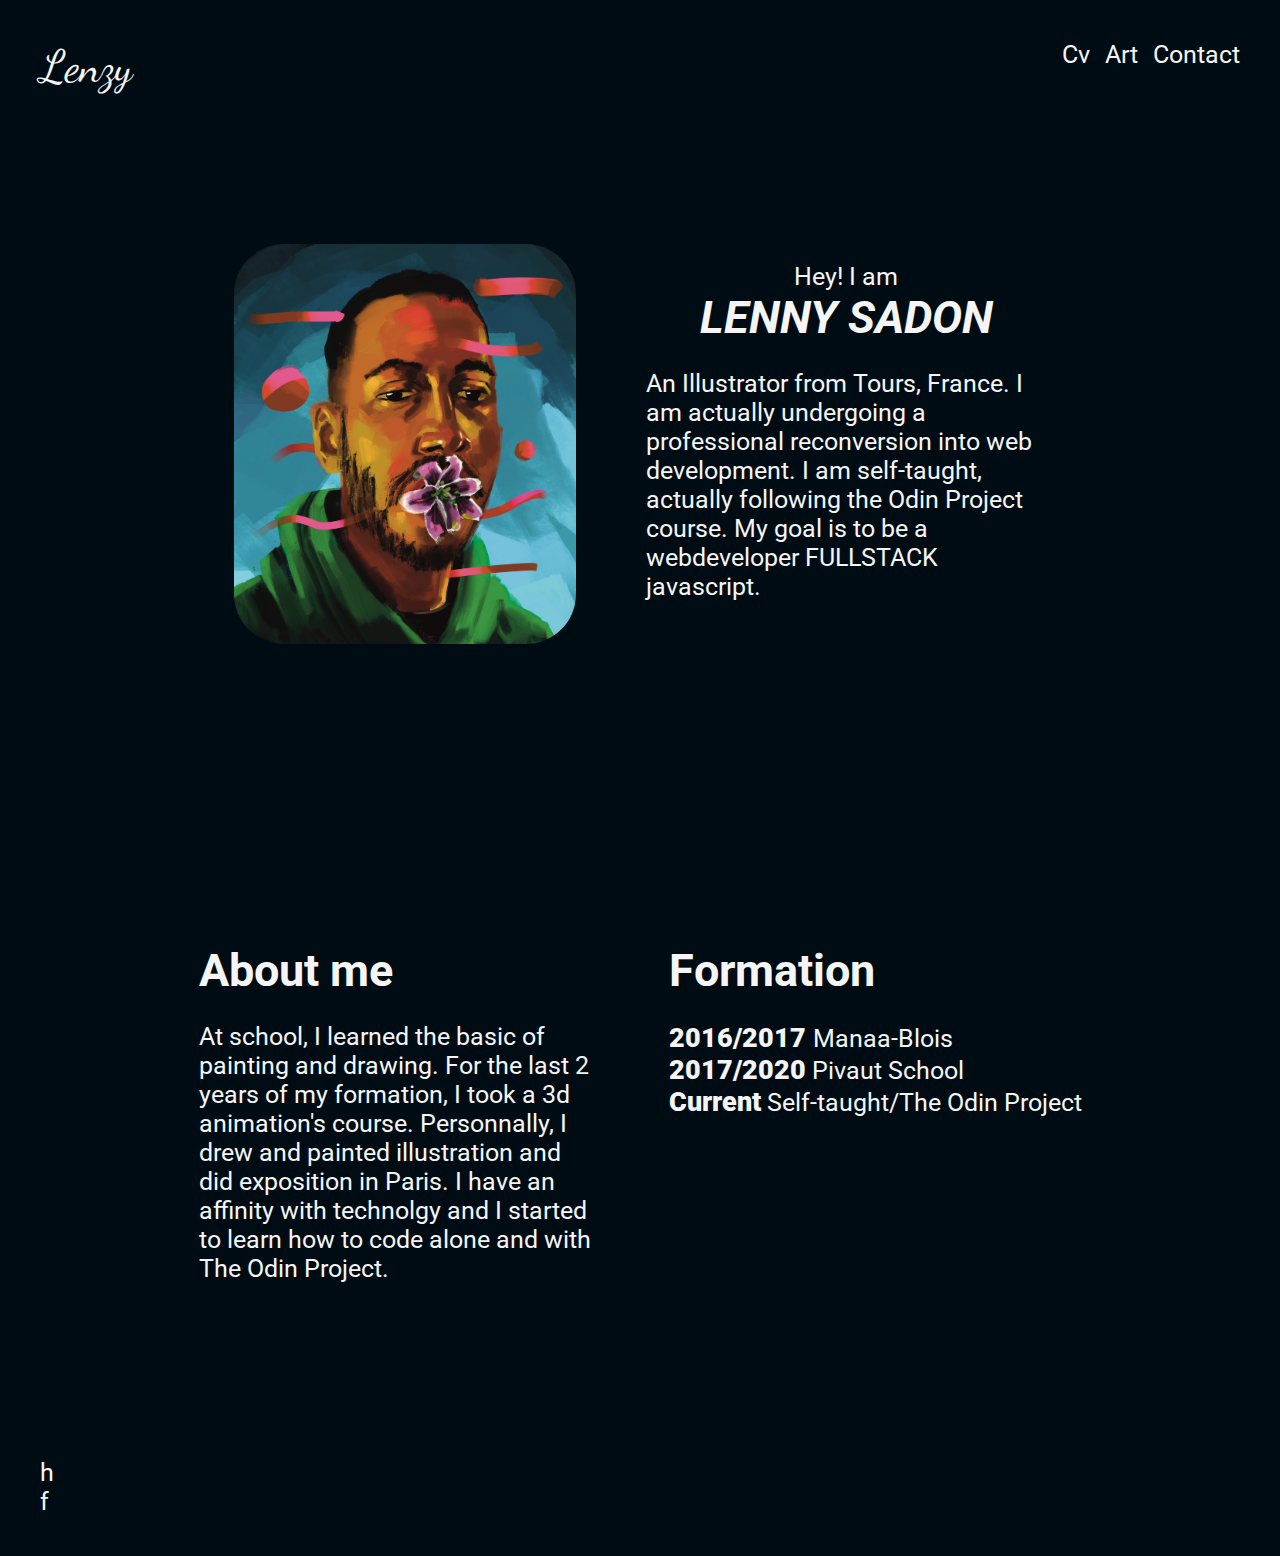
==== index.html @ b9be1f34 "Initial commit" ====
<!DOCTYPE html>
<html lang="fr">
<head>
    <meta charset="UTF-8">
    <meta name="viewport" content="width=device-width, initial-scale=1.0">
    <title>Lenzy</title>
    <link href="style.css" rel="stylesheet">
    <link rel="preconnect" href="https://fonts.googleapis.com">
<link rel="preconnect" href="https://fonts.gstatic.com" crossorigin>
<link href="https://fonts.googleapis.com/css2?family=Roboto+Condensed:ital,wght@0,100..900;1,100..900&family=Roboto:ital,wght@0,100;0,300;0,400;0,500;0,700;0,900;1,100;1,300;1,400;1,500;1,700;1,900&display=swap" rel="stylesheet">
<link href="https://fonts.googleapis.com/css2?family=Dancing+Script:wght@400..700&family=Roboto+Condensed:ital,wght@0,100..900;1,100..900&family=Roboto:ital,wght@0,100;0,300;0,400;0,500;0,700;0,900;1,100;1,300;1,400;1,500;1,700;1,900&display=swap" rel="stylesheet">
</head>
<body class="body">
    <div class="header">
      <div class="back"> <div class="nav">
            <span class="lenzy">Lenzy</span>
            <div class="homelink">
                <a href="pages/cv.html">Cv</a>
                 <a href="pages/art.html">Art</a> 
                <a href="pages/contact.html">Contact</a> 
             </div> </div> 
        </div>
         <div class="hero">
            <img class=imghome src="assets/images/Autoportrait.jpeg" alt="photoprofil">
            <div class="heromain"> 
                <span>Hey! I am </span>
                <span class="prenom">
                    LENNY SADON
                </span> 
               <p>An Illustrator from Tours, France. I am actually undergoing a professional reconversion into web development. I am self-taught, actually following the Odin Project course. My goal is to be a webdeveloper FULLSTACK javascript.</p>
            </div>
             
         </div>
     </div>
    <div class="content">
        <div class="formation">
            <span>About me</span>
            <p>At school, I learned the basic of painting and drawing. For the last 2 years of my formation, I took a 3d animation's course. Personnally, I drew and painted illustration and did exposition in Paris. I have an affinity with technolgy and I started to learn how to code alone and with The Odin Project.</p>
        </div>
        <div class="formationlist">
            <span>Formation</span>
            <ul>
                <li><strong>2016/2017 </strong> Manaa-Blois</li>
                <li><strong>2017/2020</strong>  Pivaut School</li>
                <li><strong>Current</strong>    Self-taught/The Odin Project</li>
            </ul>
        </div>
    </div>
    <div class="art">
        h
    </div>
    <div class="contact">  
        f
    </div>
</body>
</html>
---- style.css ----
.body{
    background-color:#000c14;
    color: whitesmoke;
    padding: 40px;
    margin: 0;
    font-family: "Roboto", sans-serif;
    font-weight: 400;
    font-style: normal;
    font-size: 25px;
    background-image:url("../myWebsite/assets/images/background.png")
}
a{
    color: whitesmoke;
   text-decoration: none;
}
.header{
    display: flex;
    flex-direction: column;
}
.header{
    display: flex;
    flex-direction: column;
    
}
.homelink{
    display: flex;
    gap: 15px;
}

.nav {
    display: flex;
    justify-content: space-between;
    font-size: 25px;
    
}
.lenzy{
    font-family: "Dancing Script", cursive;
  font-optical-sizing: auto;
  font-weight: 400;
  font-style: normal;
  font-size: 45px;
}
.hero {
    display: flex;
    justify-content: center;
    font-size: 25px;
    padding: 150px;
    gap: 70px;
}
.heromain{
    display: flex;
    flex-direction: column;
    justify-content: center;
    font-size: 25px;
    align-items: center;
}
.heromain p{
    max-width: 400px;
    max-width: 400px;
}
.imghome {
    border-radius: 50px;
    width:400px;
    height: 400px;
    display: flex;
    justify-content: center;
    align-items: center;
    flex: 0;
}
.prenom{
    font-size: 45px;
    font-weight: 700;
    font-style: oblique 50deg;
}


.formationlist ul{
    list-style-type: none;
    margin: 25px 0px;
    padding: 0px;
}
.content{
    display: flex;
    justify-content: center;
    gap: 70px;
    padding: 150px;
}

.formation{
    display: flex;
    flex-direction: column;
   

}
.formation p{
    max-width: 400px;
}
.content span{
    font-size: 45px;
    font-weight: 700;
}
.content strong{
    font-weight: 900;
    font-size: 27px;
}
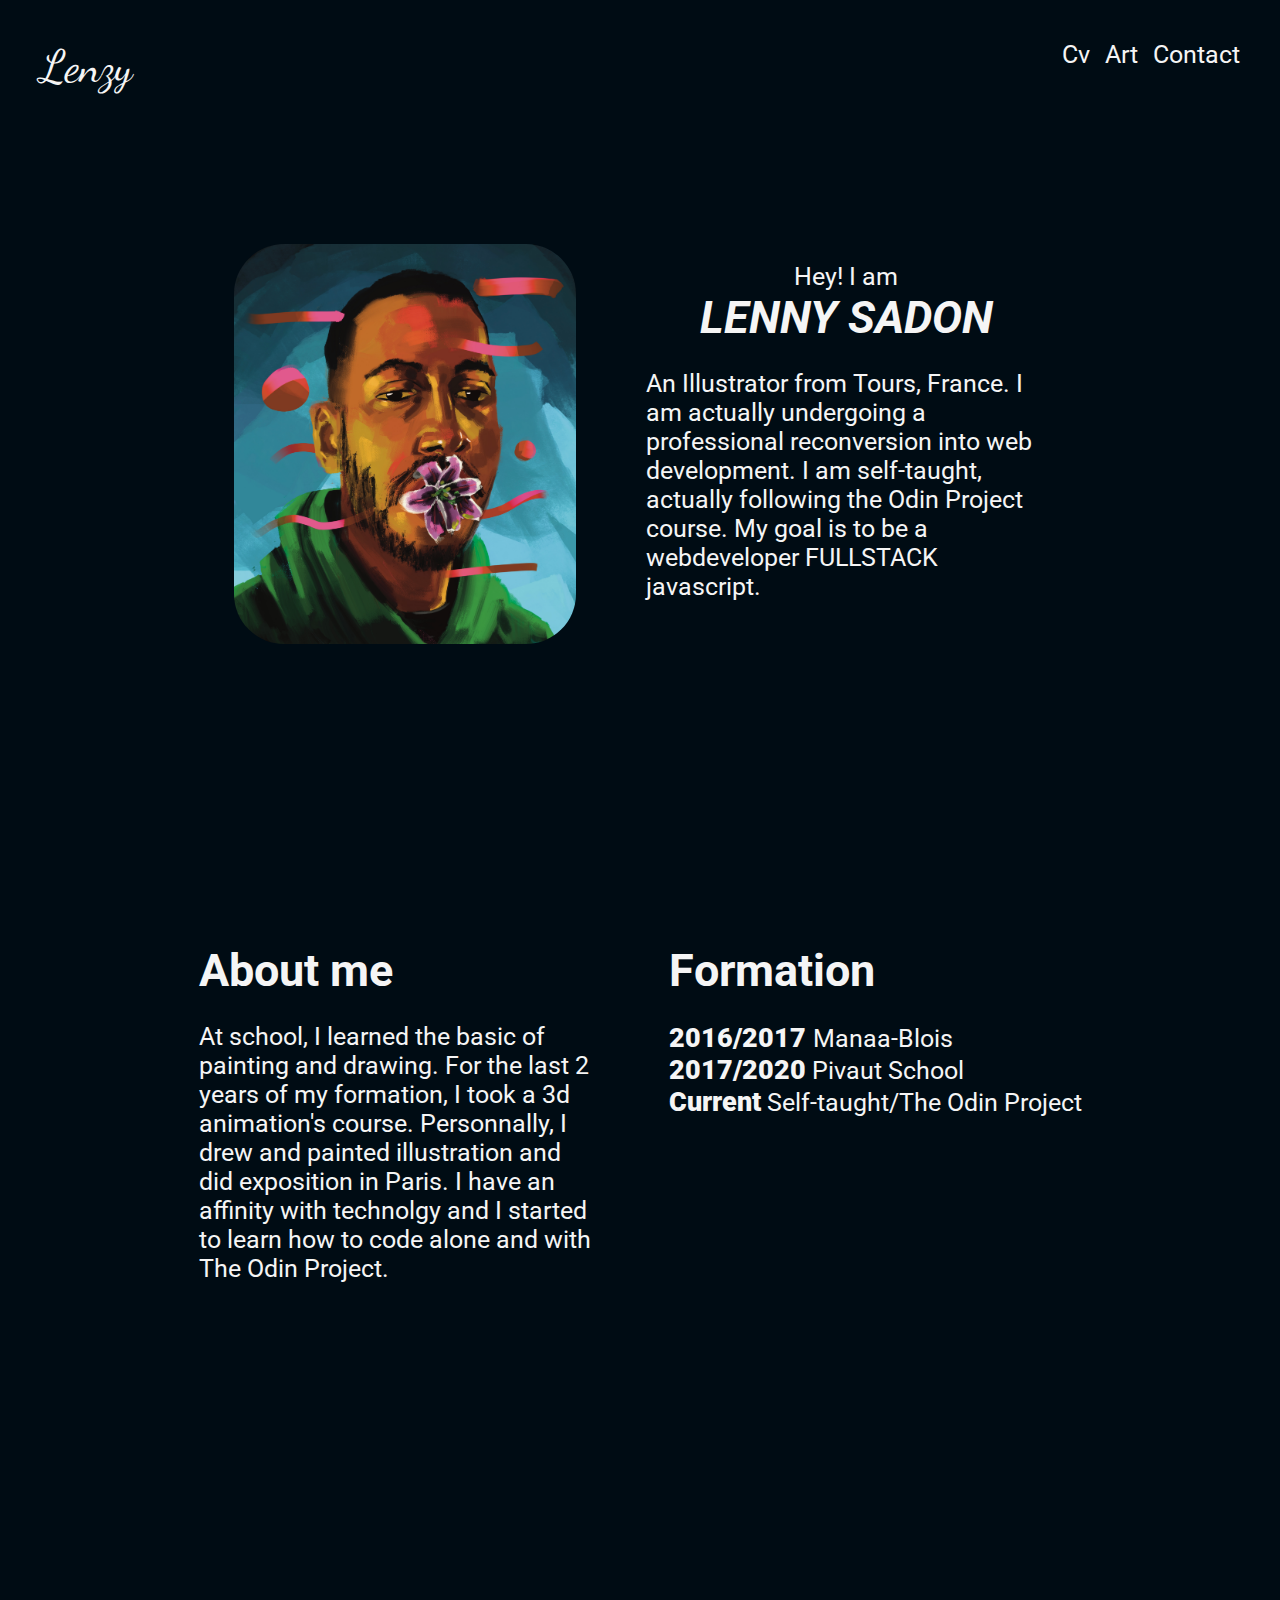
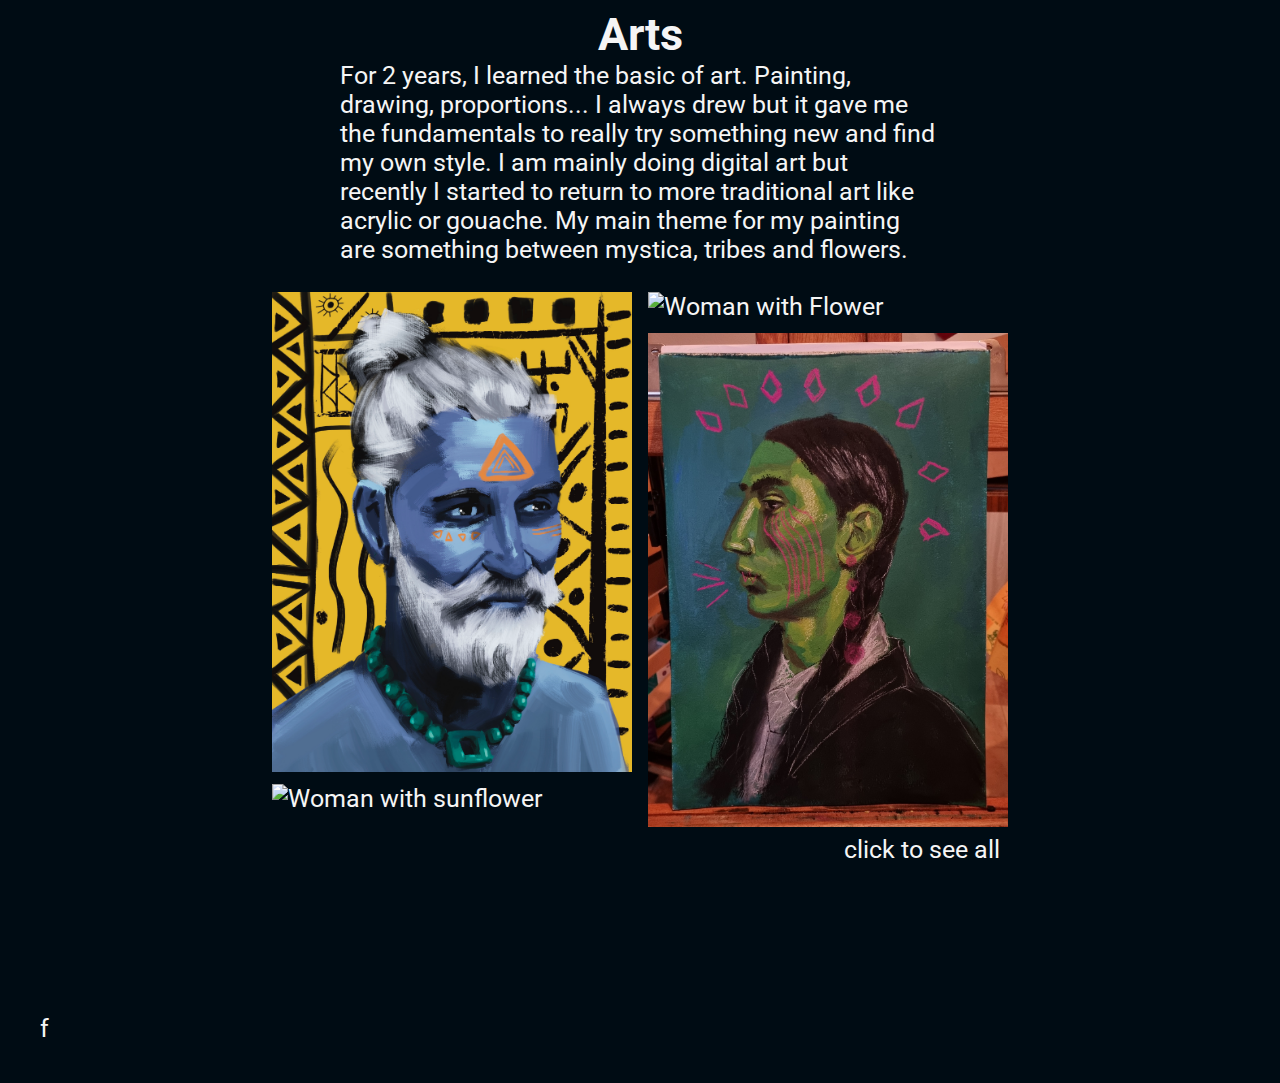
==== commit 8b9986d8: "flex of art presentation /link view all" ====
--- a/index.html
+++ b/index.html
@@ -37,7 +37,7 @@
             <span>About me</span>
             <p>At school, I learned the basic of painting and drawing. For the last 2 years of my formation, I took a 3d animation's course. Personnally, I drew and painted illustration and did exposition in Paris. I have an affinity with technolgy and I started to learn how to code alone and with The Odin Project.</p>
         </div>
-        <div class="formationlist">
+        <div class="formation">
             <span>Formation</span>
             <ul>
                 <li><strong>2016/2017 </strong> Manaa-Blois</li>
@@ -47,7 +47,25 @@
         </div>
     </div>
     <div class="art">
-        h
+        <div class="artpresentation">
+            <p>
+                <span>Arts</span>
+                For 2 years, I learned the basic of art. Painting, drawing, proportions... I always drew but it gave me the fundamentals to really try something new and find my own style. I am mainly doing digital art but recently I started to return to more traditional art like acrylic or gouache. My main theme for my painting are something between mystica, tribes and flowers.
+            </p>
+        </div>
+       <div class="gallery">
+           <div class="column">
+               <img src="assets/images/oldman.jpeg" alt="Blue Oldman">
+               <img src="assets/images/tournesol.jpg" alt="Woman with sunflower">
+           </div>
+           <div class="column">
+               <img src="assets/images/gilda.jpg" alt="Woman with Flower">
+               <img src="assets/images/indian.jpg" alt="Man with long air">
+           </div>
+       </div>
+        <div class="view">
+            <a href="pages/art.html">click to see all</a>
+        </div>
     </div>
     <div class="contact">  
         f
--- a/style.css
+++ b/style.css
@@ -56,7 +56,6 @@
 }
 .heromain p{
     max-width: 400px;
-    max-width: 400px;
 }
 .imghome {
     border-radius: 50px;
@@ -74,10 +73,10 @@
 }
 
 
-.formationlist ul{
+.formation ul{
     list-style-type: none;
-    margin: 25px 0px;
-    padding: 0px;
+    margin: 25px 0;
+    padding: 0;
 }
 .content{
     display: flex;
@@ -85,13 +84,20 @@
     gap: 70px;
     padding: 150px;
 }
+/*background for text*/
+
+/*.formationlist,
+.artpresentation{
+    border: whitesmoke solid 2px;
+    border-radius: 60px;
+    background-color: #003041;
+    padding: 32px;
+}*/
 
 .formation{
     display: flex;
     flex-direction: column;
-   
-
-}
+    }
 .formation p{
     max-width: 400px;
 }
@@ -103,4 +109,61 @@
     font-weight: 900;
     font-size: 27px;
 }
+.art {
+    display: flex;
+    flex-direction: column;
+    align-items: center;
+    padding: 150px 0;
+}
+.artpresentation{
+    display: flex;
+    justify-content: center;
+    max-width: 50%;
+    margin-bottom: 20px;
+}
+.artpresentation p{
+    display: flex;
+    flex-direction: column;
+    justify-content: center;
+    align-items: center;
+    margin: 0;
+}
+.artpresentation span{
+    font-size: 45px;
+    font-weight: 700;
+}
+.gallery{
+    display: flex;
+    flex-wrap: wrap;
+    justify-content: center;
+}
+.column{
+    max-width: 30%;
+    display: flex;
+    gap: 12px;
+    flex-direction: column;
+    padding: 8px;
 
+}
+.column img{
+    width: 100%;
+}
+
+@media screen and (max-width: 600px) {
+    .column {
+        flex: 100%;
+        max-width: 100%;
+    }
+    .formation{
+        flex-wrap: wrap;
+        flex: 0;
+    }
+}
+.view{
+    display: flex;
+    justify-content: end;
+    width: 60%;
+}
+.view a{
+    text-decoration: none;
+}
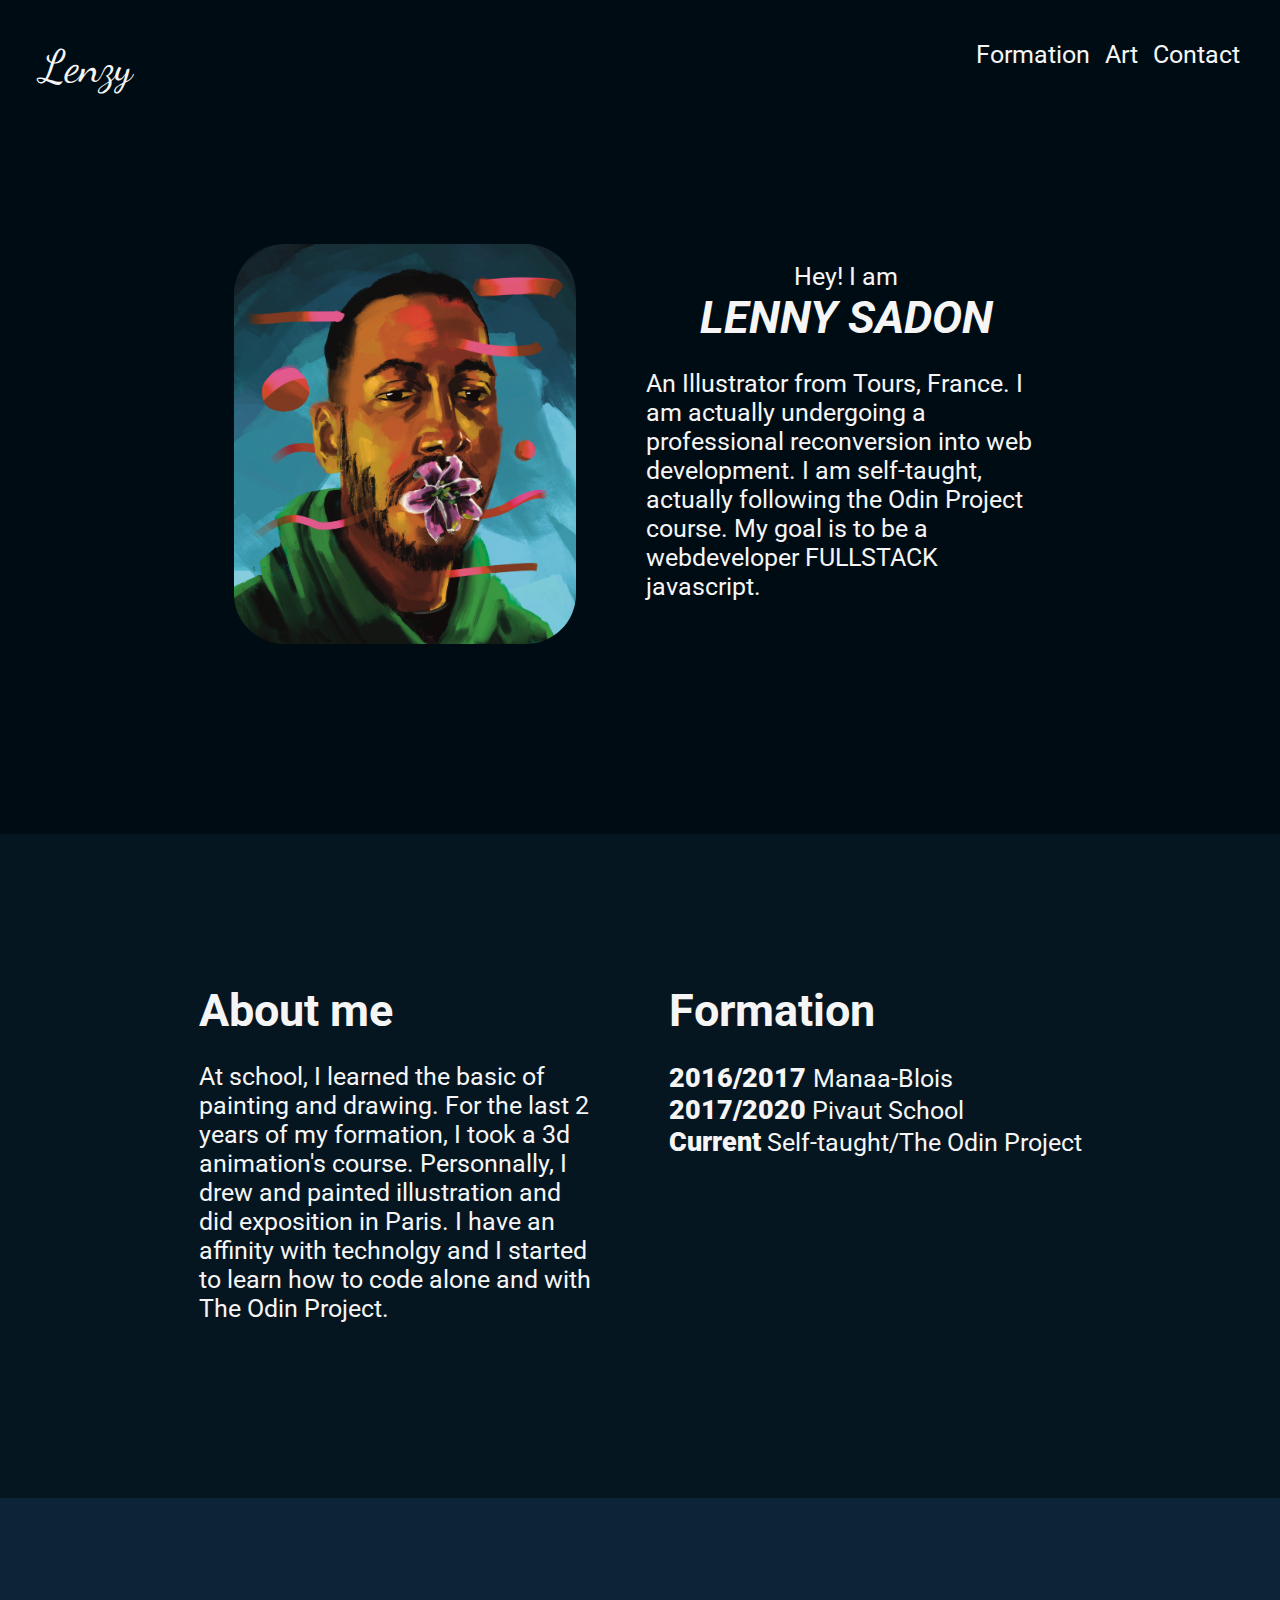
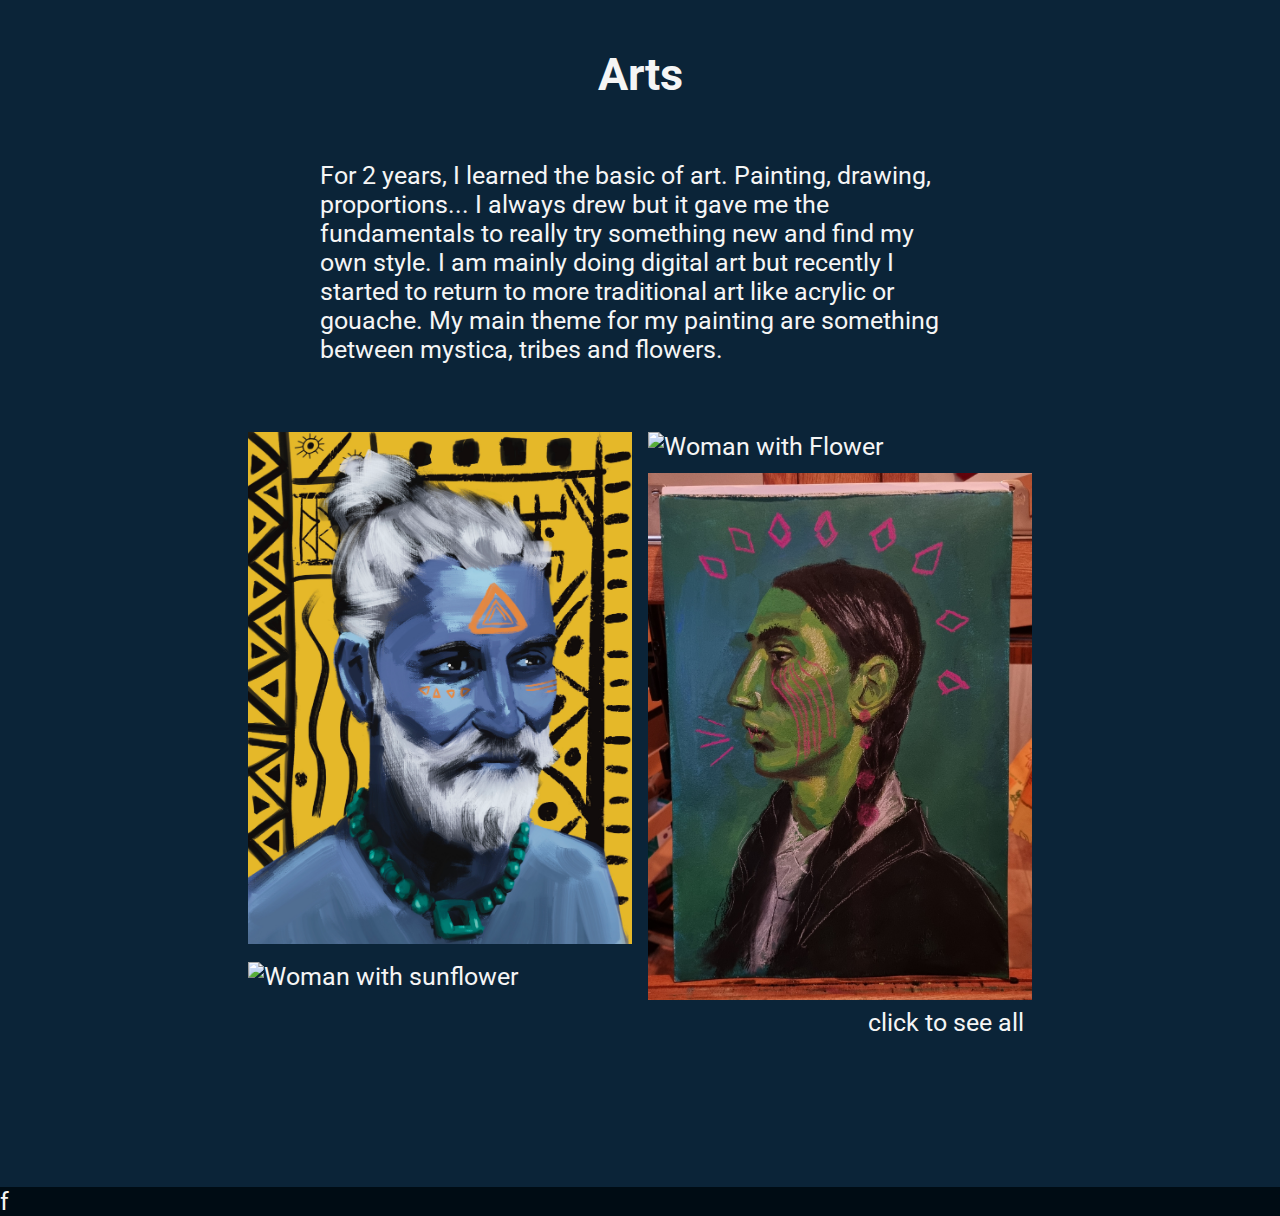
==== commit 678aa12b: "Change background and link" ====
--- a/index.html
+++ b/index.html
@@ -15,9 +15,9 @@
       <div class="back"> <div class="nav">
             <span class="lenzy">Lenzy</span>
             <div class="homelink">
-                <a href="pages/cv.html">Cv</a>
+                <a href="#content">Formation</a>
                  <a href="pages/art.html">Art</a> 
-                <a href="pages/contact.html">Contact</a> 
+                <a href="#contact">Contact</a>
              </div> </div> 
         </div>
          <div class="hero">
@@ -32,7 +32,7 @@
              
          </div>
      </div>
-    <div class="content">
+    <div id="content">
         <div class="formation">
             <span>About me</span>
             <p>At school, I learned the basic of painting and drawing. For the last 2 years of my formation, I took a 3d animation's course. Personnally, I drew and painted illustration and did exposition in Paris. I have an affinity with technolgy and I started to learn how to code alone and with The Odin Project.</p>
@@ -55,7 +55,9 @@
         </div>
        <div class="gallery">
            <div class="column">
+               <a target="_blank" href="assets/images/oldman.jpeg">
                <img src="assets/images/oldman.jpeg" alt="Blue Oldman">
+               </a>
                <img src="assets/images/tournesol.jpg" alt="Woman with sunflower">
            </div>
            <div class="column">
@@ -67,7 +69,7 @@
             <a href="pages/art.html">click to see all</a>
         </div>
     </div>
-    <div class="contact">  
+    <div id="contact">
         f
     </div>
 </body>
--- a/style.css
+++ b/style.css
@@ -1,13 +1,14 @@
 .body{
     background-color:#000c14;
     color: whitesmoke;
-    padding: 40px;
     margin: 0;
     font-family: "Roboto", sans-serif;
     font-weight: 400;
     font-style: normal;
     font-size: 25px;
-    background-image:url("../myWebsite/assets/images/background.png")
+    background-image:url("../myWebsite/assets/images/background.png");
+    background-size:cover;
+    scroll-behavior: smooth;
 }
 a{
     color: whitesmoke;
@@ -16,12 +17,9 @@
 .header{
     display: flex;
     flex-direction: column;
+    padding: 40px;
 }
-.header{
-    display: flex;
-    flex-direction: column;
-    
-}
+
 .homelink{
     display: flex;
     gap: 15px;
@@ -78,11 +76,13 @@
     margin: 25px 0;
     padding: 0;
 }
-.content{
+#content{
     display: flex;
     justify-content: center;
     gap: 70px;
     padding: 150px;
+
+    background-color:#061621;
 }
 /*background for text*/
 
@@ -97,15 +97,16 @@
 .formation{
     display: flex;
     flex-direction: column;
+
     }
 .formation p{
     max-width: 400px;
 }
-.content span{
+#content span{
     font-size: 45px;
     font-weight: 700;
 }
-.content strong{
+#content strong{
     font-weight: 900;
     font-size: 27px;
 }
@@ -114,12 +115,14 @@
     flex-direction: column;
     align-items: center;
     padding: 150px 0;
+    background-image:url("../myWebsite/assets/images/background.png");
+    background-color: #0b2438;
 }
 .artpresentation{
     display: flex;
     justify-content: center;
     max-width: 50%;
-    margin-bottom: 20px;
+    margin-bottom: 60px;
 }
 .artpresentation p{
     display: flex;
@@ -127,6 +130,7 @@
     justify-content: center;
     align-items: center;
     margin: 0;
+    gap: 60px;
 }
 .artpresentation span{
     font-size: 45px;
@@ -167,3 +171,6 @@
 .view a{
     text-decoration: none;
 }
+#contact{
+    background-color: #000c14;
+}
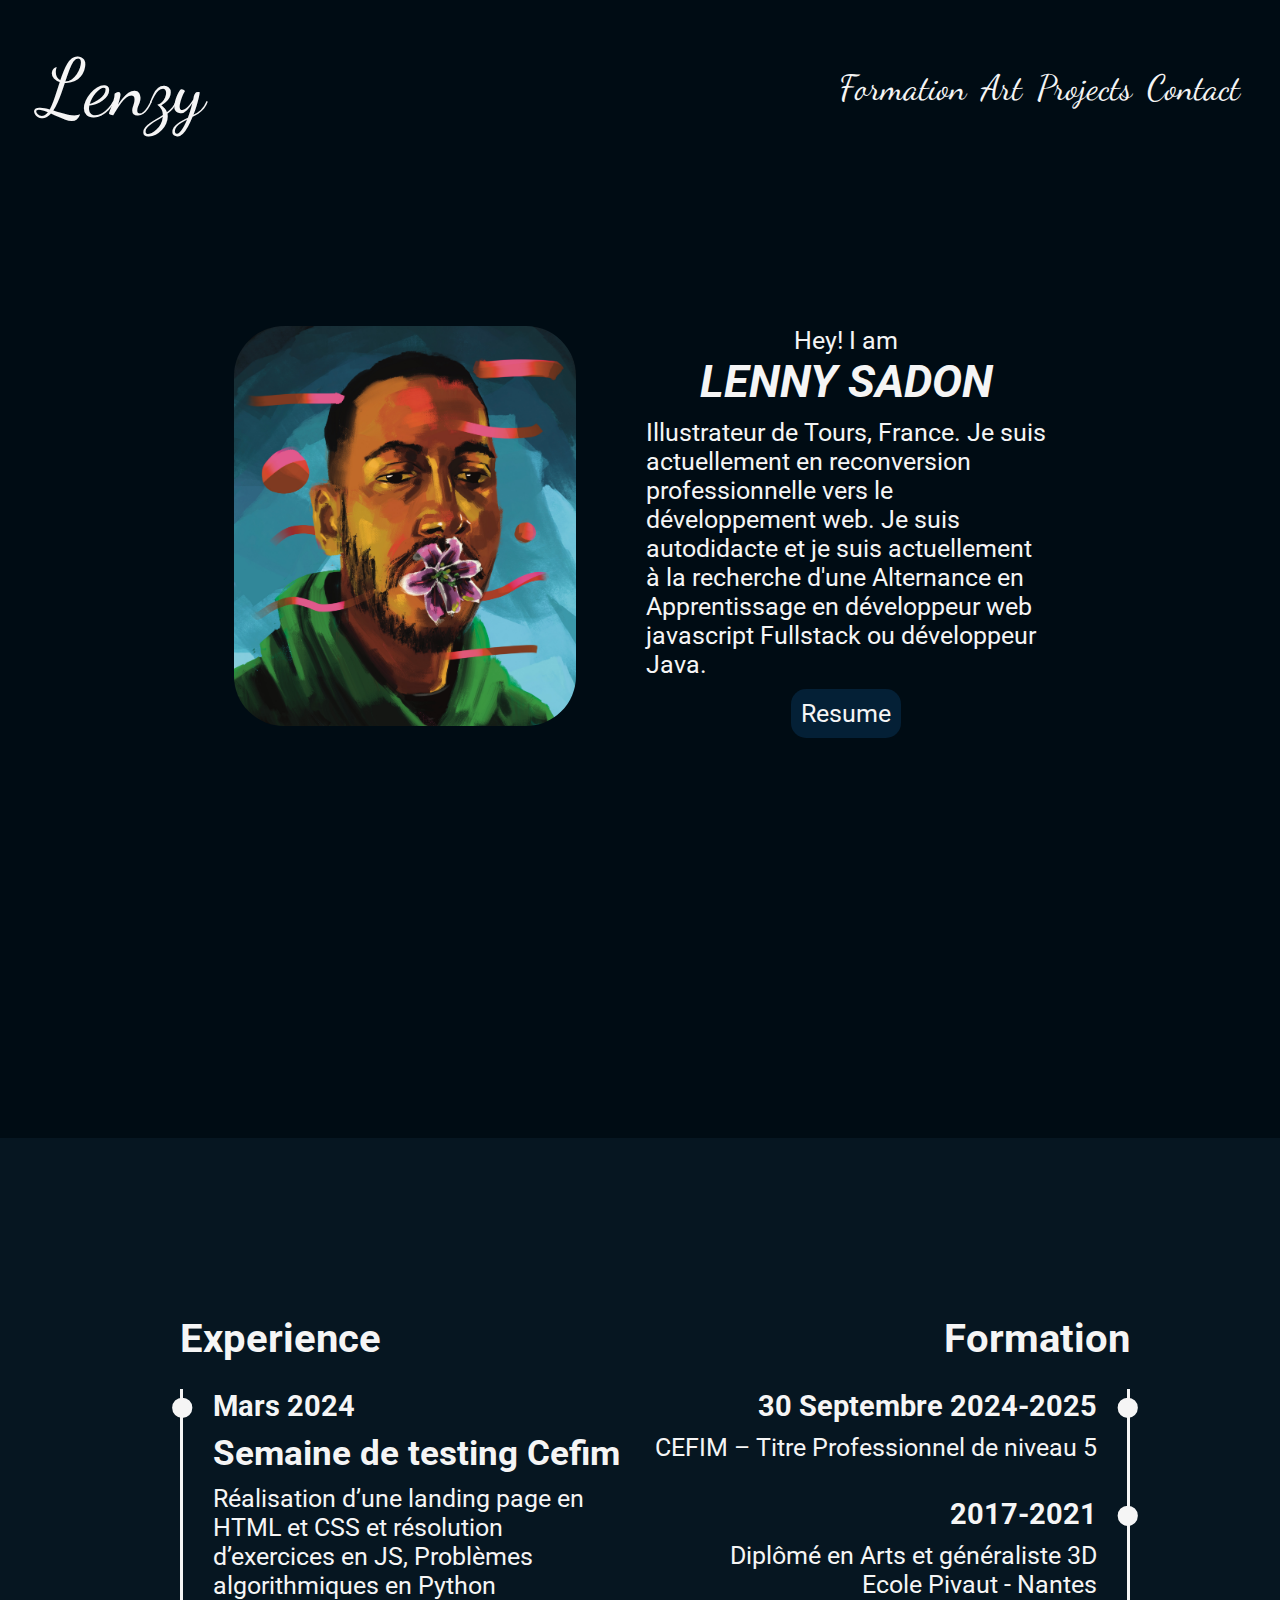
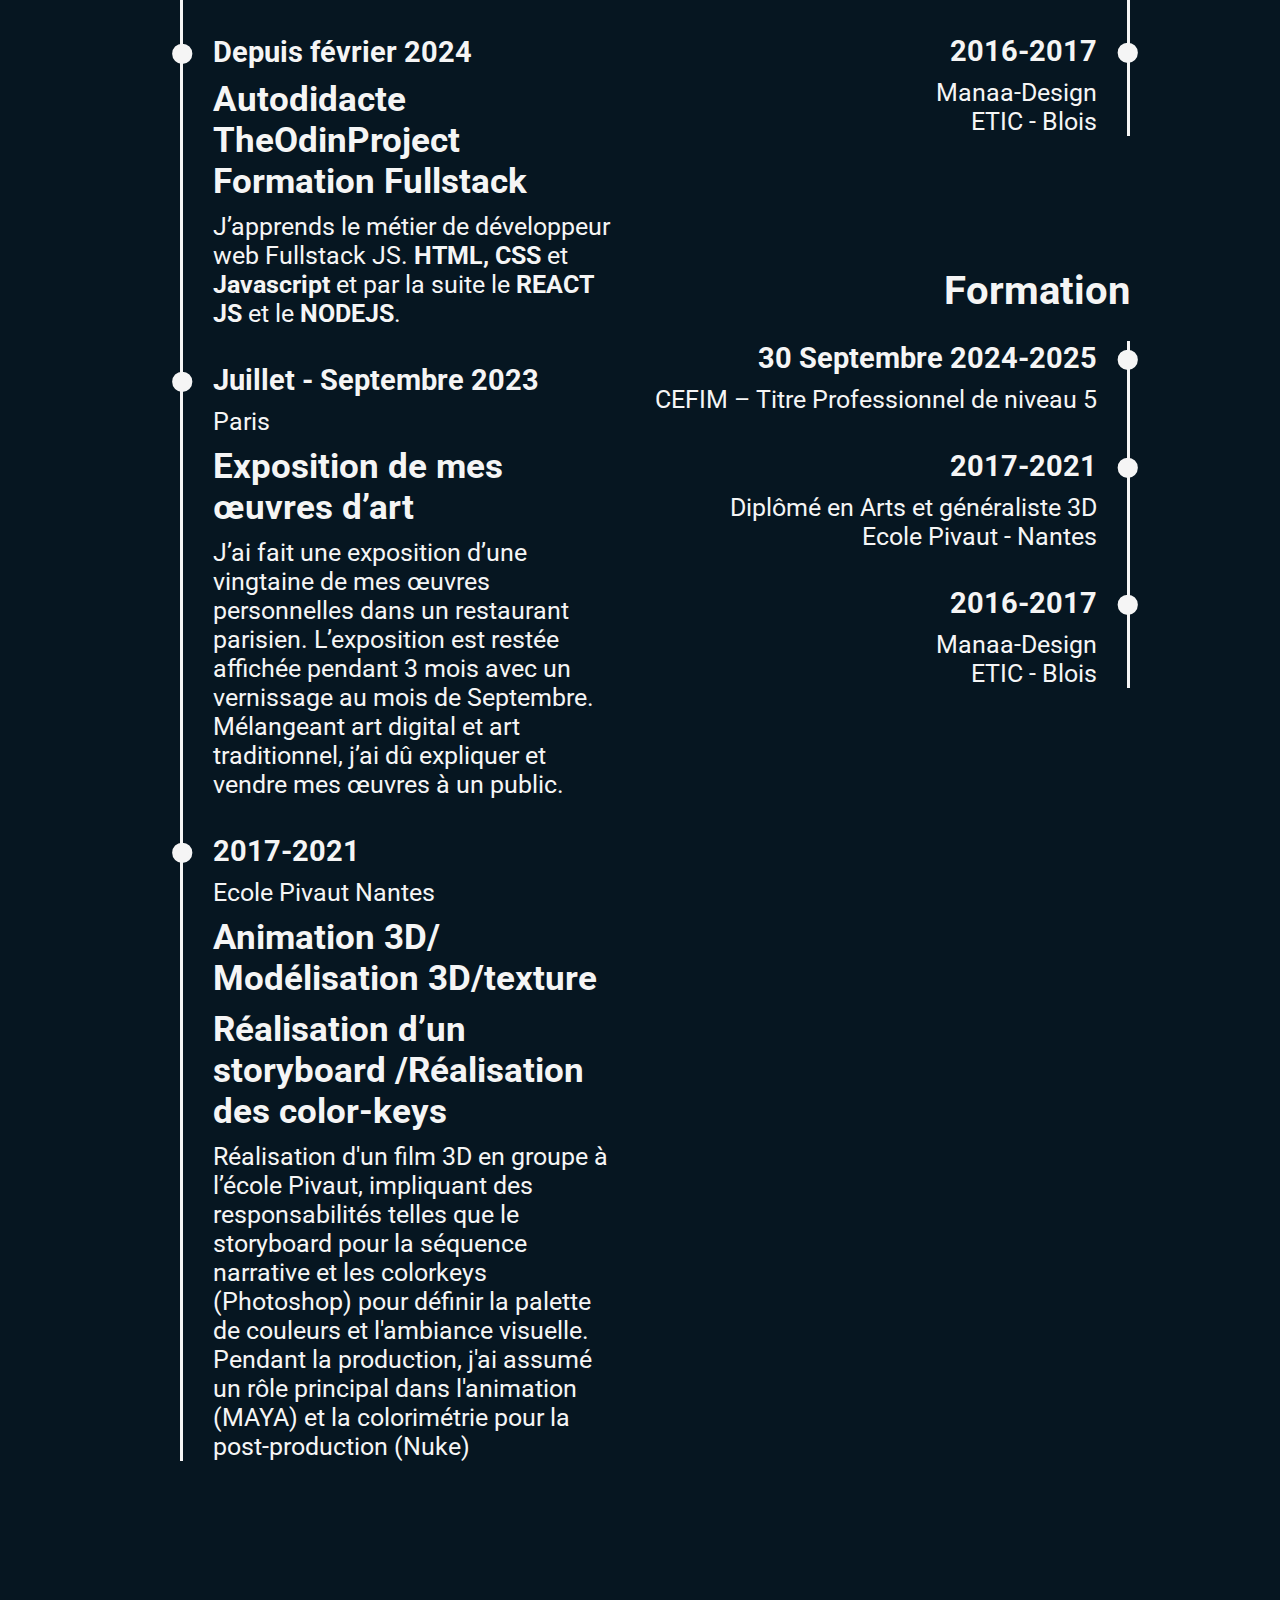
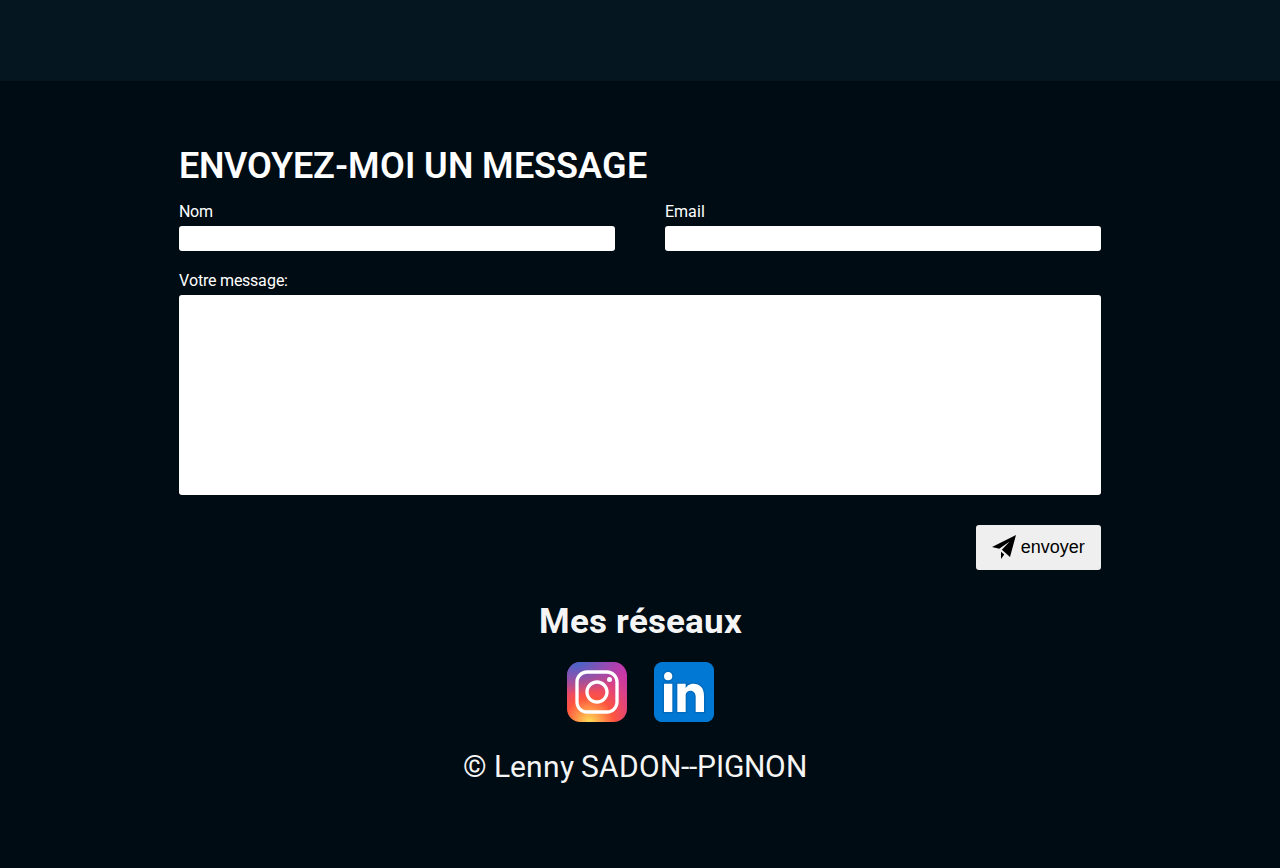
==== commit 8b17a670: "." ====
--- a/index.html
+++ b/index.html
@@ -6,71 +6,147 @@
     <title>Lenzy</title>
     <link href="style.css" rel="stylesheet">
     <link rel="preconnect" href="https://fonts.googleapis.com">
-<link rel="preconnect" href="https://fonts.gstatic.com" crossorigin>
-<link href="https://fonts.googleapis.com/css2?family=Roboto+Condensed:ital,wght@0,100..900;1,100..900&family=Roboto:ital,wght@0,100;0,300;0,400;0,500;0,700;0,900;1,100;1,300;1,400;1,500;1,700;1,900&display=swap" rel="stylesheet">
-<link href="https://fonts.googleapis.com/css2?family=Dancing+Script:wght@400..700&family=Roboto+Condensed:ital,wght@0,100..900;1,100..900&family=Roboto:ital,wght@0,100;0,300;0,400;0,500;0,700;0,900;1,100;1,300;1,400;1,500;1,700;1,900&display=swap" rel="stylesheet">
+    <link rel="preconnect" href="https://fonts.gstatic.com" crossorigin>
+    <link href="https://fonts.googleapis.com/css2?family=Roboto+Condensed:ital,wght@0,100..900;1,100..900&family=Roboto:ital,wght@0,100;0,300;0,400;0,500;0,700;0,900;1,100;1,300;1,400;1,500;1,700;1,900&display=swap" rel="stylesheet">
+    <link href="https://fonts.googleapis.com/css2?family=Dancing+Script:wght@400..700&family=Roboto+Condensed:ital,wght@0,100..900;1,100..900&family=Roboto:ital,wght@0,100;0,300;0,400;0,500;0,700;0,900;1,100;1,300;1,400;1,500;1,700;1,900&display=swap" rel="stylesheet">
 </head>
 <body class="body">
     <div class="header">
-      <div class="back"> <div class="nav">
-            <span class="lenzy">Lenzy</span>
+        <div class="back nav">
+            <a href="index.html" class="lenzy">Lenzy</a>
             <div class="homelink">
                 <a href="#content">Formation</a>
-                 <a href="pages/art.html">Art</a> 
+                <a href="art.html">Art</a>
+                <a href="projects.html">Projects</a>
                 <a href="#contact">Contact</a>
-             </div> </div> 
+
+            </div>
         </div>
-         <div class="hero">
-            <img class=imghome src="assets/images/Autoportrait.jpeg" alt="photoprofil">
-            <div class="heromain"> 
+    </div>
+    <div class="hero">
+        <img class=imghome src="assets/images/Autoportrait.jpeg" alt="photoprofil">
+            <div class="heromain">
                 <span>Hey! I am </span>
                 <span class="prenom">
                     LENNY SADON
-                </span> 
-               <p>An Illustrator from Tours, France. I am actually undergoing a professional reconversion into web development. I am self-taught, actually following the Odin Project course. My goal is to be a webdeveloper FULLSTACK javascript.</p>
+                </span>
+                <p>Illustrateur de Tours, France. Je suis actuellement en reconversion professionnelle vers le développement web. Je suis autodidacte et je suis actuellement à la recherche d'une Alternance en Apprentissage en développeur web javascript Fullstack ou développeur Java. </p>
+                <a href="https://drive.google.com/file/d/1LgnyuXsH3HiVEXNdXQUVLuMgvrNhKsQp/view" target="_blank" class="resume">Resume</a>
             </div>
-             
-         </div>
-     </div>
+    </div>
     <div id="content">
-        <div class="formation">
-            <span>About me</span>
-            <p>At school, I learned the basic of painting and drawing. For the last 2 years of my formation, I took a 3d animation's course. Personnally, I drew and painted illustration and did exposition in Paris. I have an affinity with technolgy and I started to learn how to code alone and with The Odin Project.</p>
-        </div>
-        <div class="formation">
-            <span>Formation</span>
-            <ul>
-                <li><strong>2016/2017 </strong> Manaa-Blois</li>
-                <li><strong>2017/2020</strong>  Pivaut School</li>
-                <li><strong>Current</strong>    Self-taught/The Odin Project</li>
-            </ul>
+        <div class="containerLeft">
+            <div class="container1">
+                <h1>Experience</h1>
+                <div class="experience">
+                    <div class="experienceGroup">
+                        <h3>Mars 2024</h3>
+                        <h2>Semaine de testing Cefim</h2>
+                        <p>Réalisation d’une landing page en HTML et CSS et résolution d’exercices en JS, Problèmes algorithmiques en Python</p>
+                    </div>
+                    <div class="experienceGroup">
+                        <h3>Depuis février 2024 </h3>
+                        <h2>Autodidacte TheOdinProject Formation Fullstack</h2>
+                        <p>J’apprends le métier de développeur web Fullstack JS.
+                            <strong>HTML, CSS</strong> et <strong>Javascript</strong> et par la suite le <strong>REACT JS</strong> et le <strong>NODEJS</strong>. </p>
+                    </div>
+                    <div class="experienceGroup">
+                        <h3>Juillet - Septembre 2023 </h3>
+                        <span>Paris</span>
+                        <h2>Exposition de mes œuvres d’art </h2>
+                        <p>J’ai fait une exposition d’une vingtaine de mes œuvres personnelles dans un restaurant parisien. L’exposition est restée affichée pendant 3 mois avec un vernissage au mois de Septembre. Mélangeant art digital et art traditionnel, j’ai dû expliquer et vendre mes œuvres à un public. </p>
+                    </div>
+                    <div class="experienceGroup">
+                        <h3>2017-2021 </h3>
+                        <span>Ecole Pivaut Nantes</span>
+                        <h2>Animation 3D/ Modélisation 3D/texture</h2>
+                        <h2>Réalisation d’un storyboard /Réalisation des color-keys</h2>
+                        <p>Réalisation d'un film 3D en groupe à l’école Pivaut, impliquant des responsabilités telles que le storyboard pour la séquence narrative et les colorkeys (Photoshop) pour définir la palette de couleurs et l'ambiance visuelle. Pendant la production, j'ai assumé un rôle principal dans l'animation (MAYA) et la colorimétrie pour la post-production (Nuke) </p>
+                    </div>
+                </div>
+            </div>
+            <div class="containerRight">
+                <div class="container2">
+                    <h1>Formation</h1>
+                    <div class="experience formation">
+                        <div class="experienceGroup">
+                            <h3>30 Septembre 2024-2025</h3>
+                            <p>CEFIM – Titre Professionnel de niveau 5</p>
+                        </div>
+                        <div class="experienceGroup">
+                            <h3>2017-2021 </h3>
+                            <p>Diplômé en Arts et généraliste 3D <br> Ecole Pivaut - Nantes </p>
+
+                        </div>
+                        <div class="experienceGroup">
+                            <h3>2016-2017 </h3>
+                            <p>Manaa-Design <br> ETIC - Blois</p>
+                        </div>
+                    </div>
+                </div>
+                <div class="container2">
+                    <h1>Formation</h1>
+                    <div class="experience formation">
+                        <div class="experienceGroup">
+                            <h3>30 Septembre 2024-2025</h3>
+                            <p>CEFIM – Titre Professionnel de niveau 5</p>
+                        </div>
+                        <div class="experienceGroup">
+                            <h3>2017-2021 </h3>
+                            <p>Diplômé en Arts et généraliste 3D <br> Ecole Pivaut - Nantes </p>
+
+                        </div>
+                        <div class="experienceGroup">
+                            <h3>2016-2017 </h3>
+                            <p>Manaa-Design <br> ETIC - Blois</p>
+                        </div>
+                    </div>
+                </div>
+
+            </div>
         </div>
     </div>
-    <div class="art">
-        <div class="artpresentation">
-            <p>
-                <span>Arts</span>
-                For 2 years, I learned the basic of art. Painting, drawing, proportions... I always drew but it gave me the fundamentals to really try something new and find my own style. I am mainly doing digital art but recently I started to return to more traditional art like acrylic or gouache. My main theme for my painting are something between mystica, tribes and flowers.
-            </p>
+    <footer id="contact" class="footerContainer">
+        <div class="form">
+        <span>ENVOYEZ-MOI UN MESSAGE</span>
+            <div class="form-rowTop">
+                <div class="form-rowName">
+                    <label for="full-name">Nom</label>
+                    <input id="full-name" name="full-name" type="text"/>
+                </div>
+                <div class="form-rowEmail">
+                    <label for="email">Email</label>
+                    <input id="email" name="email" type="email" placeholder=""/>
+                </div>
+            </div>
+
+            <div class="form-rowBot">
+                <label for="message">Votre message:</label>
+                <input id="message" name="message" type="text"/>
+            </div>
+            <div class="Footer-Button">
+                <button class="buttonFooter">
+                    <img src="assets/icons/paper-plane.svg" alt="paper-plane icon">
+                    envoyer
+                </button>
+            </div>
         </div>
-       <div class="gallery">
-           <div class="column">
-               <a target="_blank" href="assets/images/oldman.jpeg">
-               <img src="assets/images/oldman.jpeg" alt="Blue Oldman">
-               </a>
-               <img src="assets/images/tournesol.jpg" alt="Woman with sunflower">
-           </div>
-           <div class="column">
-               <img src="assets/images/gilda.jpg" alt="Woman with Flower">
-               <img src="assets/images/indian.jpg" alt="Man with long air">
-           </div>
-       </div>
-        <div class="view">
-            <a href="pages/art.html">click to see all</a>
+        <div class="coordonnees">
+            <div class="coordonneesContainer">
+                <div class="coordonnees">
+                    <h3>Mes réseaux</h3>
+                    <div class="icon">
+                        <a href="https://www.instagram.com/bearlen/" target="_blank"><img src="assets/icons/icons8-instagram.svg" alt="instagram icon" /></a>
+                        <a href="https://www.linkedin.com/in/lenny-sadonpignon-61770319a/" target="_blank"><img src="assets/icons/icons8-linkedin.svg" alt="linkedin Icon" /></a>
+                    </div>
+                </div>
+            </div>
+            <div class="finalContainer">
+                <div class="mentionLegale">
+                    <p> © Lenny SADON--PIGNON</p>
+                </div>
+            </div>
         </div>
-    </div>
-    <div id="contact">
-        f
-    </div>
+    </footer>
 </body>
 </html>--- a/style.css
+++ b/style.css
@@ -16,27 +16,37 @@
 }
 .header{
     display: flex;
+
     flex-direction: column;
     padding: 40px;
 }
 
 .homelink{
     display: flex;
+    justify-content: center;
+    align-items: center;
     gap: 15px;
+    font-size: 35px;
+    font-family: "Dancing Script", cursive;
+    font-optical-sizing: auto;
+    font-weight: 400;
+    font-style: normal;
 }
 
 .nav {
     display: flex;
     justify-content: space-between;
-    font-size: 25px;
+    align-items: center;
+    font-size: 25px;
+    gap: 35px;
     
 }
 .lenzy{
     font-family: "Dancing Script", cursive;
-  font-optical-sizing: auto;
-  font-weight: 400;
-  font-style: normal;
-  font-size: 45px;
+    font-optical-sizing: auto;
+    font-weight: 400;
+    font-style: normal;
+    font-size: 80px;
 }
 .hero {
     display: flex;
@@ -44,6 +54,7 @@
     font-size: 25px;
     padding: 150px;
     gap: 70px;
+    margin-bottom: 250px;
 }
 .heromain{
     display: flex;
@@ -69,8 +80,6 @@
     font-weight: 700;
     font-style: oblique 50deg;
 }
-
-
 .formation ul{
     list-style-type: none;
     margin: 25px 0;
@@ -79,6 +88,7 @@
 #content{
     display: flex;
     justify-content: center;
+    flex-wrap: wrap;
     gap: 70px;
     padding: 150px;
 
@@ -93,65 +103,253 @@
     background-color: #003041;
     padding: 32px;
 }*/
-
-.formation{
-    display: flex;
-    flex-direction: column;
-
-    }
-.formation p{
-    max-width: 400px;
-}
-#content span{
-    font-size: 45px;
-    font-weight: 700;
-}
-#content strong{
-    font-weight: 900;
-    font-size: 27px;
-}
-.art {
-    display: flex;
-    flex-direction: column;
-    align-items: center;
-    padding: 150px 0;
+.formation, .container2{
+    text-align: right;
+    justify-content: right;
+}
+.container2{
+
+}
+.column img{
+    width: 100%;
+}
+.experienceGroup span{
+    font-size: 25px;
+}
+.experienceGroup h2,p,h3{
+    margin: 10px 0;
+}
+.experienceGroup h2{
+    font-size: 35px;
+}
+.experienceGroup h3{
+    margin-top: 0;
+    font-size: 29px;
+}
+h1{
+    font-size: 40px;
+}
+.container1, .experienceGroup{
+    margin-bottom: 35px;
+    padding-left: 30px;
+}
+.container2 .experienceGroup{
+    margin-bottom: 35px;
+    padding-right: 30px;
+}
+.container1 .experience{
+    border-left: solid whitesmoke;
+}
+.container2 .experience{
+    border-right: solid whitesmoke;
+}
+.container1 .experienceGroup h3:before{
+    content: "";
+    display: inline-block;
+    width: 75px; /* Set the desired width */
+    height: 75px; /* Set the desired height */
+    background-image: url("./assets/icons/dot-single-white.svg");
+    background-size: contain; /* Adjusts the size of the background image */
+    position: absolute;
+    transform: translate(-91%, -25%);
+}
+.formation h3:after{
+    content: "";
+    display: inline-block;
+    width: 75px; /* Set the desired width */
+    height: 75px; /* Set the desired height */
+    background-image: url("./assets/icons/dot-single-white.svg");
+    background-size: contain; /* Adjusts the size of the background image */
+    position: absolute;
+    transform: translate(-9%, -25%);
+}
+.container1{
+    max-width: 45%;
+}
+.containerLeft{
+    display: flex;
+    justify-content: space-between;
+}
+.containerRight{
+    display: flex;
+    justify-content: start;
+    flex-direction: column;
+    gap: 70px;
+}
+.resume{
+    display: flex;
+    padding: 10px 10px;
+    background-color: #042036;
+    border-radius: 15px;
+    justify-content: center;
+    align-items: center;
+}
+
+
+/*art*/
+.galleryContainer{
+    display: flex;
+    justify-content: center;
+    flex-wrap: wrap;
+
+
+}
+.mainArt{
+    display: flex;
+    flex-direction: column;
+    gap: 50px;
+}
+.gallery{
+    padding: 15px 25px;
+    margin: 15px;
+}
+.gallery img{
+    background-color: whitesmoke;
+    padding: 8px;
+    border-radius: 11px;
+}
+.artpresentation{
+    display: flex;
+    justify-content: center;
+    align-items: center;
+    flex-direction: column;
+    max-width: 70%;
+}
+.artpresentationContainer{
+    display: flex;
+    justify-content: center;
+}
+/*art*/
+
+
+
+/*footer*/
+.footerContainer {
+    display: flex;
+    flex-direction: column;
+    align-items: center;
+    flex-wrap: wrap;
+    padding: 5%;
+    font-size: 30px;
     background-image:url("../myWebsite/assets/images/background.png");
-    background-color: #0b2438;
-}
-.artpresentation{
-    display: flex;
-    justify-content: center;
-    max-width: 50%;
-    margin-bottom: 60px;
-}
-.artpresentation p{
-    display: flex;
-    flex-direction: column;
-    justify-content: center;
-    align-items: center;
-    margin: 0;
-    gap: 60px;
-}
-.artpresentation span{
-    font-size: 45px;
-    font-weight: 700;
-}
-.gallery{
-    display: flex;
+}
+/*form*/
+footer span{
+    font-size: 36px;
+    color: white;
+    text-align: center;
+    font-weight: 600;
+}
+.form{
+    display: flex;
+    flex-direction: column;
+    justify-content: center;
+    align-items: flex-start;
+    color: white;
+    width: 80%;
+    gap: 15px;
+    font-size: 16px;
+}
+.form-rowTop{
+    width: 100%;
+    display: flex;
+    gap:50px;
+
+}
+.form-rowName,
+.form-rowEmail{
+    display: flex;
+    flex-direction: column;
+}
+.form-rowBot{
+    width: 100%;
+    margin-top: 5px;
+    display: flex;
+    flex-direction: column;
+    gap: 5px;
+
+}
+.form-rowName input[type="text"],
+.form-rowEmail input[type="email"],
+.form-rowBot input[type="text"]{
+    border: none;
+    border-radius: 3px;
+    font-size: 14px;
+    padding: 0;
+}
+.form-rowBot input[type="text"]{
+    height: 200px;
+    width: 100%;
+}
+.form-rowName input[type="text"],
+.form-rowEmail input[type="email"]{
+    height: 25px;
+}
+.form-rowEmail,
+.form-rowName{
+    display: flex;
+    justify-content: flex-end;
+    width: 100%;
+    gap: 5px;
+}
+.buttonFooter{
+    display: flex;
+    justify-content: center;
+    align-items: center;
+    gap: 5px;
+    width: 125px;
+    height: 45px;
+    border-radius: 3px;
+    border: none;
+    font-size: 18px;
+}
+.Footer-Button{
+    width: 100%;
+    display: flex;
+    justify-content: flex-end;
+    margin-top: 15px;
+}
+/*form*/
+
+.coordonneesContainer {
+    display: flex;
+    justify-content: space-around;
+    align-items: flex-start;
     flex-wrap: wrap;
-    justify-content: center;
-}
-.column{
-    max-width: 30%;
-    display: flex;
-    gap: 12px;
-    flex-direction: column;
-    padding: 8px;
-
-}
-.column img{
-    width: 100%;
-}
+    width: 100%;
+    margin-top: 20px;
+}
+.coordonnees{
+    display: flex;
+    flex-direction: column;
+    justify-content: center;
+    align-items: center;
+
+}
+.coordonnees img{
+    height: 80px;
+    width: auto;
+}
+.finalContainer {
+    display: flex;
+    justify-content: space-between;
+    flex-direction: row;
+    align-items: center;
+    padding-bottom: 10px;
+}
+.paiement {
+    width: 300px;
+    display: flex;
+    justify-content: space-around;
+    margin-left: 10px;
+}
+.mentionLegale {
+    margin-right: 10px;
+}
+/*footer*/
+
+
+
 
 @media screen and (max-width: 600px) {
     .column {
@@ -163,14 +361,4 @@
         flex: 0;
     }
 }
-.view{
-    display: flex;
-    justify-content: end;
-    width: 60%;
-}
-.view a{
-    text-decoration: none;
-}
-#contact{
-    background-color: #000c14;
-}
+
